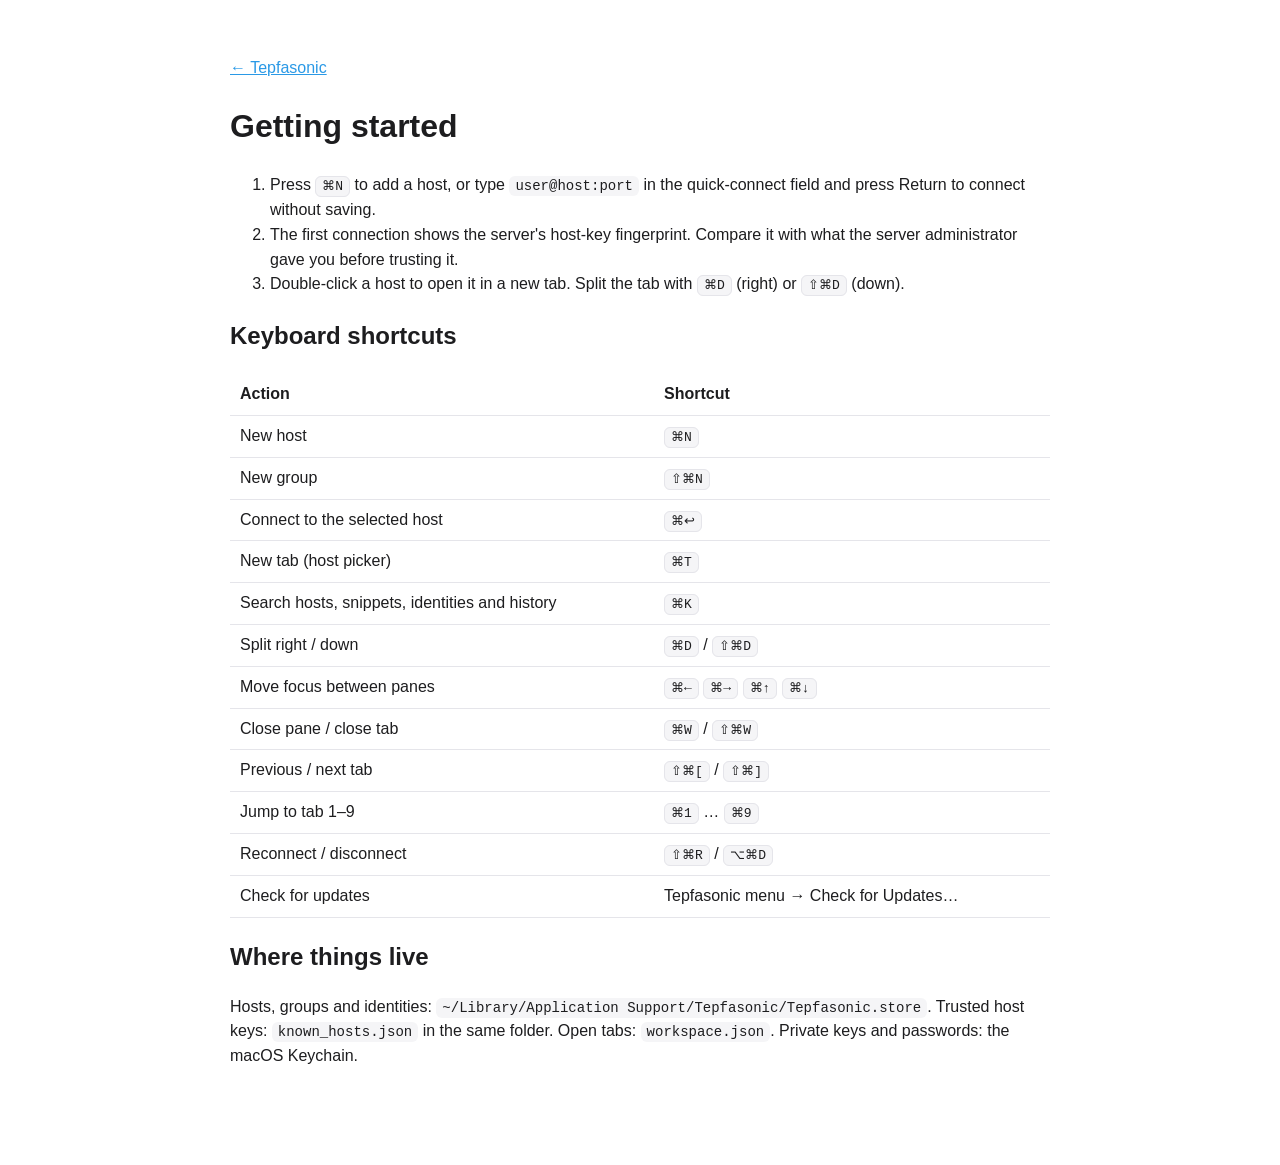
==== docs/index.html @ 1398de4e "deploy: d7770be44a624d50786e9405c2050bb597c47ffb" ====
<!doctype html>
<html lang="en">
<head>
  <meta charset="utf-8">
  <meta name="viewport" content="width=device-width, initial-scale=1">
  <title>Tepfasonic Docs</title>
  <style>
    :root { --bg: #fff; --fg: #1d1d1f; --muted: #6e6e73; --card: #f5f5f7; --border: #e5e5ea; --accent: #2a99e6; }
    @media (prefers-color-scheme: dark) { :root { --bg: #111113; --fg: #f5f5f7; --muted: #a1a1a6; --card: #1c1c1e; --border: #2c2c2e; } }
    body { margin: 0; background: var(--bg); color: var(--fg); font: 16px/1.55 -apple-system, BlinkMacSystemFont, Helvetica, Arial, sans-serif; }
    main { max-width: 820px; margin: 0 auto; padding: 40px 16px 80px; }
    table { border-collapse: collapse; width: 100%; }
    td, th { text-align: left; padding: 8px 10px; border-bottom: 1px solid var(--border); vertical-align: top; }
    kbd { font: 13px ui-monospace, "SF Mono", Menlo, monospace; background: var(--card); border: 1px solid var(--border); border-radius: 6px; padding: 2px 6px; }
    code { font: 14px ui-monospace, "SF Mono", Menlo, monospace; background: var(--card); padding: 2px 6px; border-radius: 6px; }
    a { color: var(--accent); }
  </style>
</head>
<body>
<main>
  <p><a href="../">← Tepfasonic</a></p>
  <h1>Getting started</h1>
  <ol>
    <li>Press <kbd>⌘N</kbd> to add a host, or type <code>user@host:port</code> in the quick-connect field and press Return to connect without saving.</li>
    <li>The first connection shows the server's host-key fingerprint. Compare it with what the server administrator gave you before trusting it.</li>
    <li>Double-click a host to open it in a new tab. Split the tab with <kbd>⌘D</kbd> (right) or <kbd>⇧⌘D</kbd> (down).</li>
  </ol>

  <h2>Keyboard shortcuts</h2>
  <table>
    <tr><th>Action</th><th>Shortcut</th></tr>
    <tr><td>New host</td><td><kbd>⌘N</kbd></td></tr>
    <tr><td>New group</td><td><kbd>⇧⌘N</kbd></td></tr>
    <tr><td>Connect to the selected host</td><td><kbd>⌘↩</kbd></td></tr>
    <tr><td>New tab (host picker)</td><td><kbd>⌘T</kbd></td></tr>
    <tr><td>Search hosts, snippets, identities and history</td><td><kbd>⌘K</kbd></td></tr>
    <tr><td>Split right / down</td><td><kbd>⌘D</kbd> / <kbd>⇧⌘D</kbd></td></tr>
    <tr><td>Move focus between panes</td><td><kbd>⌘←</kbd> <kbd>⌘→</kbd> <kbd>⌘↑</kbd> <kbd>⌘↓</kbd></td></tr>
    <tr><td>Close pane / close tab</td><td><kbd>⌘W</kbd> / <kbd>⇧⌘W</kbd></td></tr>
    <tr><td>Previous / next tab</td><td><kbd>⇧⌘[</kbd> / <kbd>⇧⌘]</kbd></td></tr>
    <tr><td>Jump to tab 1–9</td><td><kbd>⌘1</kbd> … <kbd>⌘9</kbd></td></tr>
    <tr><td>Reconnect / disconnect</td><td><kbd>⇧⌘R</kbd> / <kbd>⌥⌘D</kbd></td></tr>
    <tr><td>Check for updates</td><td>Tepfasonic menu → Check for Updates…</td></tr>
  </table>

  <h2>Where things live</h2>
  <p>Hosts, groups and identities: <code>~/Library/Application Support/Tepfasonic/Tepfasonic.store</code>. Trusted host keys: <code>known_hosts.json</code> in the same folder. Open tabs: <code>workspace.json</code>. Private keys and passwords: the macOS Keychain.</p>
</main>
</body>
</html>
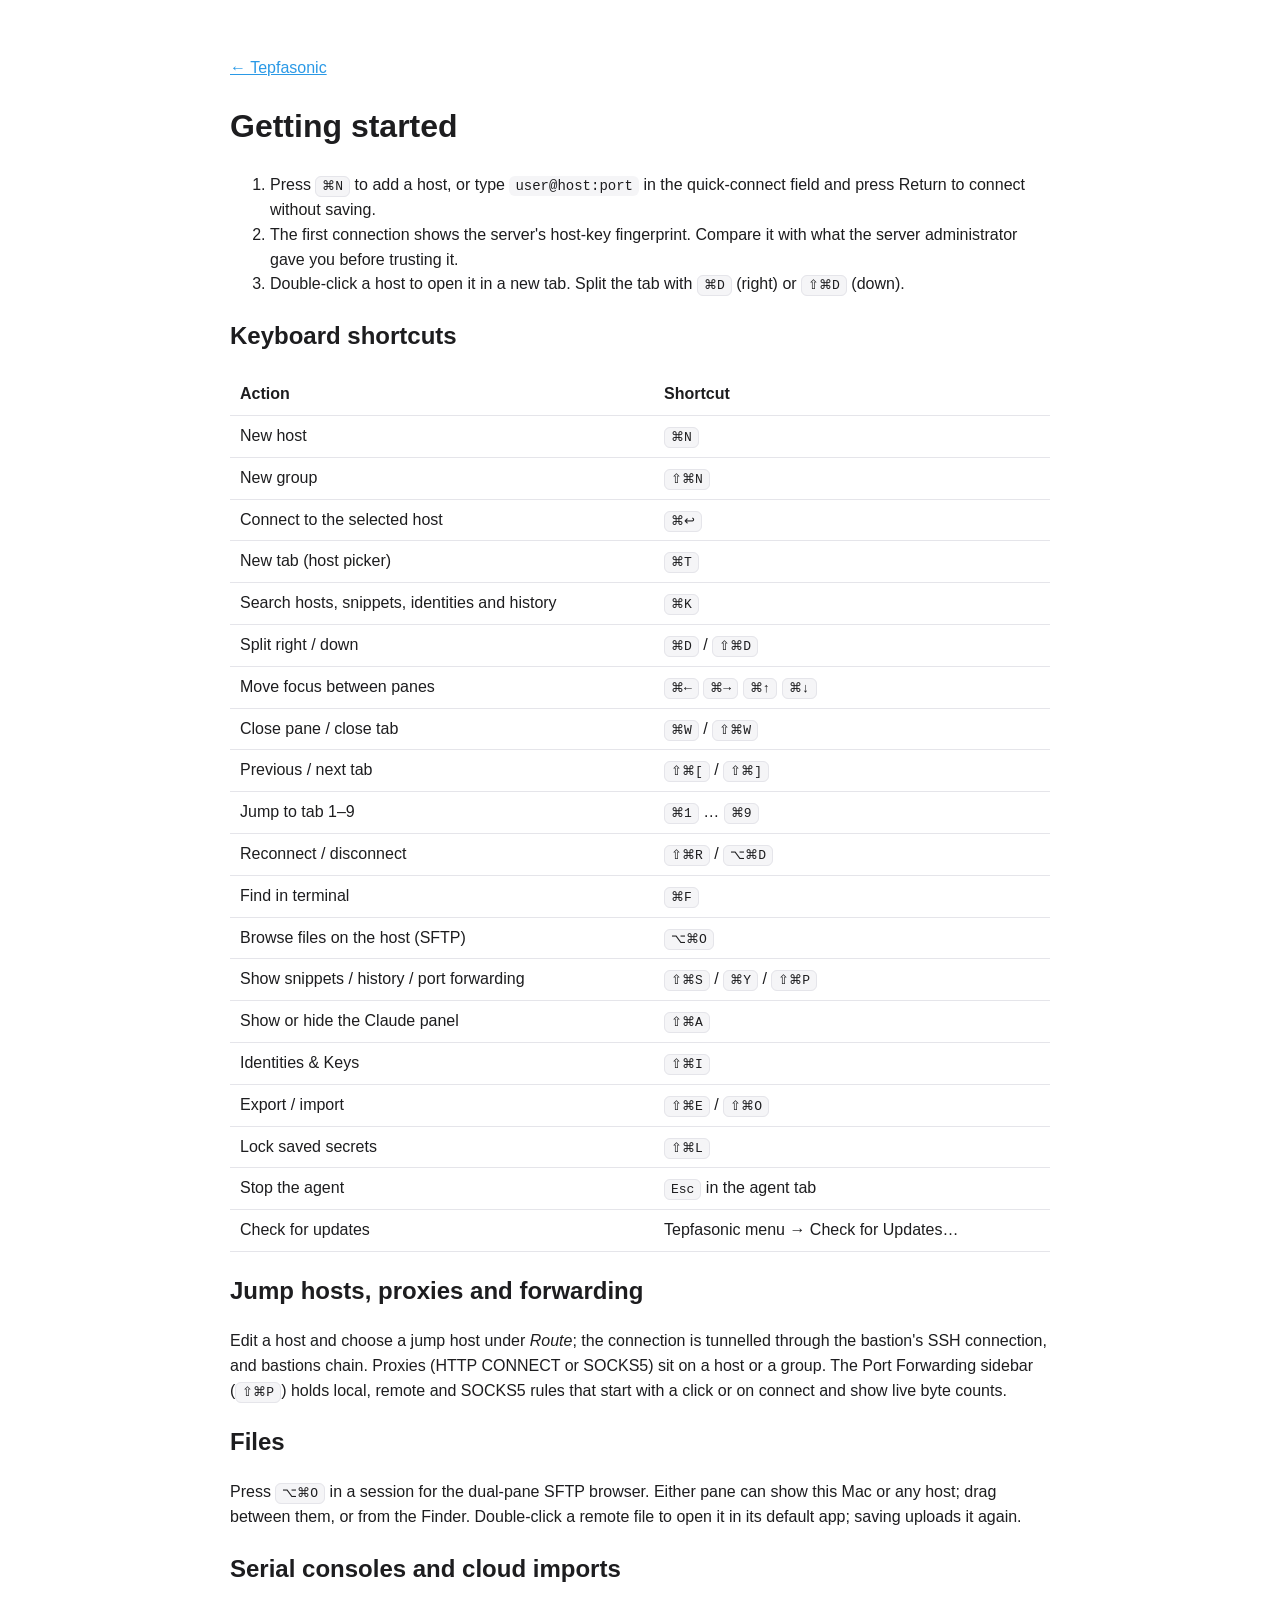
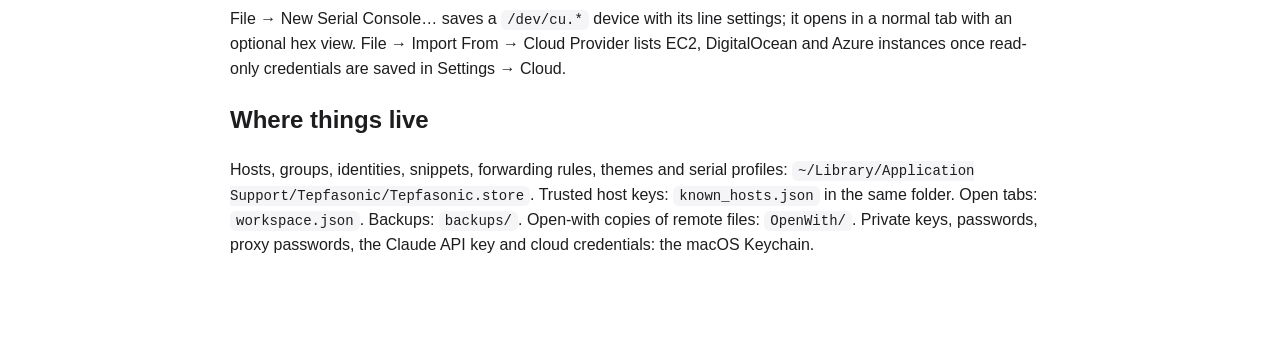
==== commit 9ebc8096: "deploy: 030820a01e5071f00ab98e5cc4d0cbc473f827a5" ====
--- a/docs/index.html
+++ b/docs/index.html
@@ -40,11 +40,25 @@
     <tr><td>Previous / next tab</td><td><kbd>⇧⌘[</kbd> / <kbd>⇧⌘]</kbd></td></tr>
     <tr><td>Jump to tab 1–9</td><td><kbd>⌘1</kbd> … <kbd>⌘9</kbd></td></tr>
     <tr><td>Reconnect / disconnect</td><td><kbd>⇧⌘R</kbd> / <kbd>⌥⌘D</kbd></td></tr>
+    <tr><td>Find in terminal</td><td><kbd>⌘F</kbd></td></tr>
+    <tr><td>Browse files on the host (SFTP)</td><td><kbd>⌥⌘O</kbd></td></tr>
+    <tr><td>Show snippets / history / port forwarding</td><td><kbd>⇧⌘S</kbd> / <kbd>⌘Y</kbd> / <kbd>⇧⌘P</kbd></td></tr>
+    <tr><td>Show or hide the Claude panel</td><td><kbd>⇧⌘A</kbd></td></tr>
+    <tr><td>Identities &amp; Keys</td><td><kbd>⇧⌘I</kbd></td></tr>
+    <tr><td>Export / import</td><td><kbd>⇧⌘E</kbd> / <kbd>⇧⌘O</kbd></td></tr>
+    <tr><td>Lock saved secrets</td><td><kbd>⇧⌘L</kbd></td></tr>
+    <tr><td>Stop the agent</td><td><kbd>Esc</kbd> in the agent tab</td></tr>
     <tr><td>Check for updates</td><td>Tepfasonic menu → Check for Updates…</td></tr>
   </table>
 
+  <h2>Jump hosts, proxies and forwarding</h2>
+  <p>Edit a host and choose a jump host under <em>Route</em>; the connection is tunnelled through the bastion's SSH connection, and bastions chain. Proxies (HTTP CONNECT or SOCKS5) sit on a host or a group. The Port Forwarding sidebar (<kbd>⇧⌘P</kbd>) holds local, remote and SOCKS5 rules that start with a click or on connect and show live byte counts.</p>
+  <h2>Files</h2>
+  <p>Press <kbd>⌥⌘O</kbd> in a session for the dual-pane SFTP browser. Either pane can show this Mac or any host; drag between them, or from the Finder. Double-click a remote file to open it in its default app; saving uploads it again.</p>
+  <h2>Serial consoles and cloud imports</h2>
+  <p>File → New Serial Console… saves a <code>/dev/cu.*</code> device with its line settings; it opens in a normal tab with an optional hex view. File → Import From → Cloud Provider lists EC2, DigitalOcean and Azure instances once read-only credentials are saved in Settings → Cloud.</p>
   <h2>Where things live</h2>
-  <p>Hosts, groups and identities: <code>~/Library/Application Support/Tepfasonic/Tepfasonic.store</code>. Trusted host keys: <code>known_hosts.json</code> in the same folder. Open tabs: <code>workspace.json</code>. Private keys and passwords: the macOS Keychain.</p>
+  <p>Hosts, groups, identities, snippets, forwarding rules, themes and serial profiles: <code>~/Library/Application Support/Tepfasonic/Tepfasonic.store</code>. Trusted host keys: <code>known_hosts.json</code> in the same folder. Open tabs: <code>workspace.json</code>. Backups: <code>backups/</code>. Open-with copies of remote files: <code>OpenWith/</code>. Private keys, passwords, proxy passwords, the Claude API key and cloud credentials: the macOS Keychain.</p>
 </main>
 </body>
 </html>
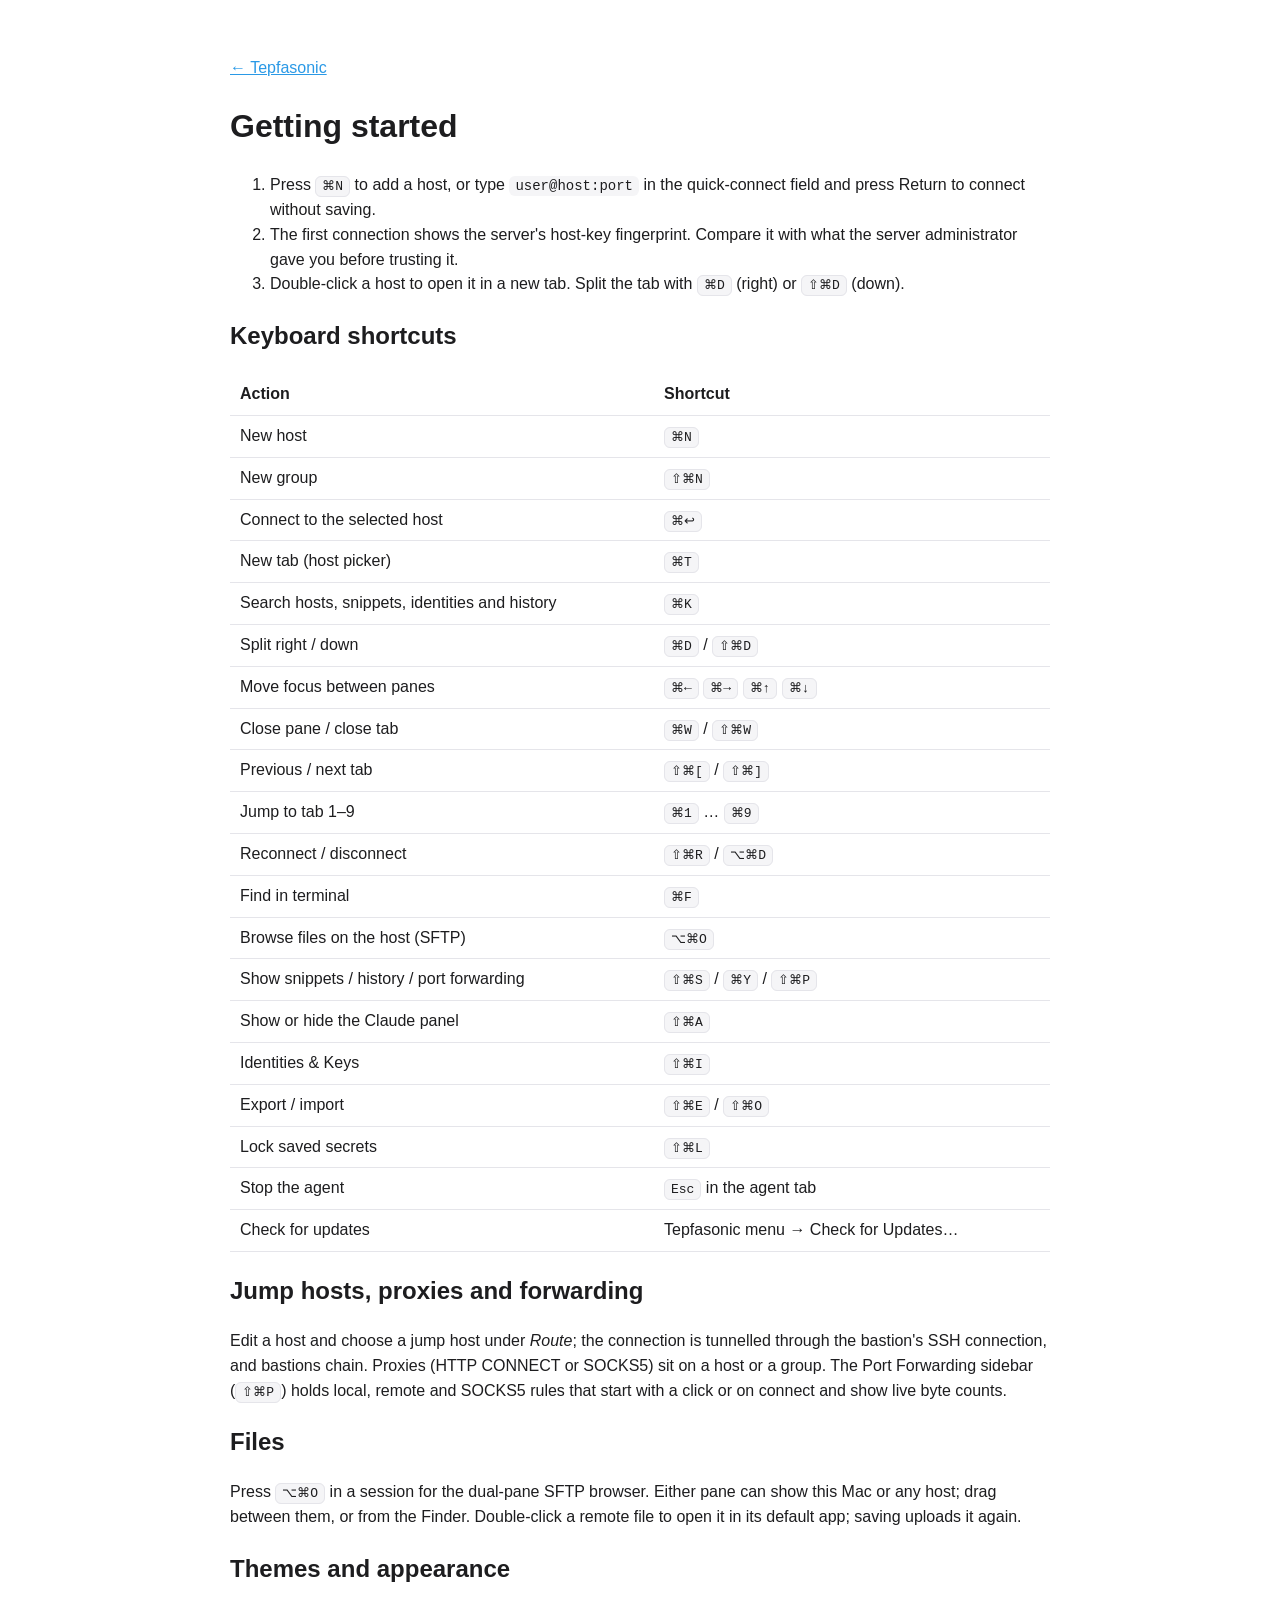
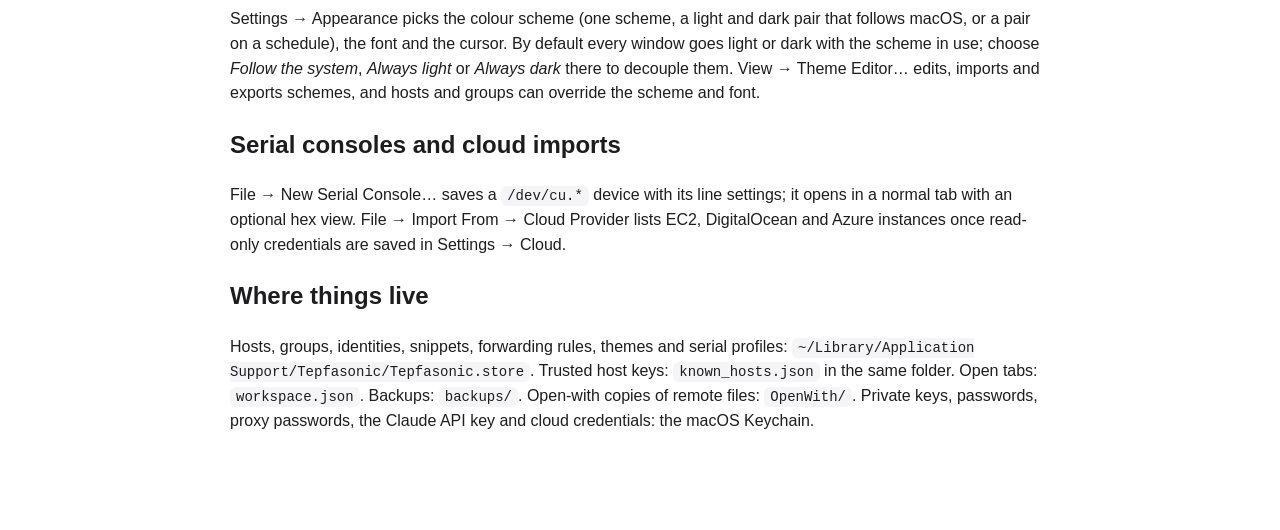
==== commit b99f5dd9: "deploy: c192b461540ef60a3db6301d2200fee986d63624" ====
--- a/docs/index.html
+++ b/docs/index.html
@@ -3,6 +3,8 @@
 <head>
   <meta charset="utf-8">
   <meta name="viewport" content="width=device-width, initial-scale=1">
+  <link rel="icon" type="image/png" href="../favicon.png">
+  <link rel="apple-touch-icon" href="../icon.png">
   <title>Tepfasonic Docs</title>
   <style>
     :root { --bg: #fff; --fg: #1d1d1f; --muted: #6e6e73; --card: #f5f5f7; --border: #e5e5ea; --accent: #2a99e6; }
@@ -55,6 +57,8 @@
   <p>Edit a host and choose a jump host under <em>Route</em>; the connection is tunnelled through the bastion's SSH connection, and bastions chain. Proxies (HTTP CONNECT or SOCKS5) sit on a host or a group. The Port Forwarding sidebar (<kbd>⇧⌘P</kbd>) holds local, remote and SOCKS5 rules that start with a click or on connect and show live byte counts.</p>
   <h2>Files</h2>
   <p>Press <kbd>⌥⌘O</kbd> in a session for the dual-pane SFTP browser. Either pane can show this Mac or any host; drag between them, or from the Finder. Double-click a remote file to open it in its default app; saving uploads it again.</p>
+  <h2>Themes and appearance</h2>
+  <p>Settings → Appearance picks the colour scheme (one scheme, a light and dark pair that follows macOS, or a pair on a schedule), the font and the cursor. By default every window goes light or dark with the scheme in use; choose <em>Follow the system</em>, <em>Always light</em> or <em>Always dark</em> there to decouple them. View → Theme Editor… edits, imports and exports schemes, and hosts and groups can override the scheme and font.</p>
   <h2>Serial consoles and cloud imports</h2>
   <p>File → New Serial Console… saves a <code>/dev/cu.*</code> device with its line settings; it opens in a normal tab with an optional hex view. File → Import From → Cloud Provider lists EC2, DigitalOcean and Azure instances once read-only credentials are saved in Settings → Cloud.</p>
   <h2>Where things live</h2>
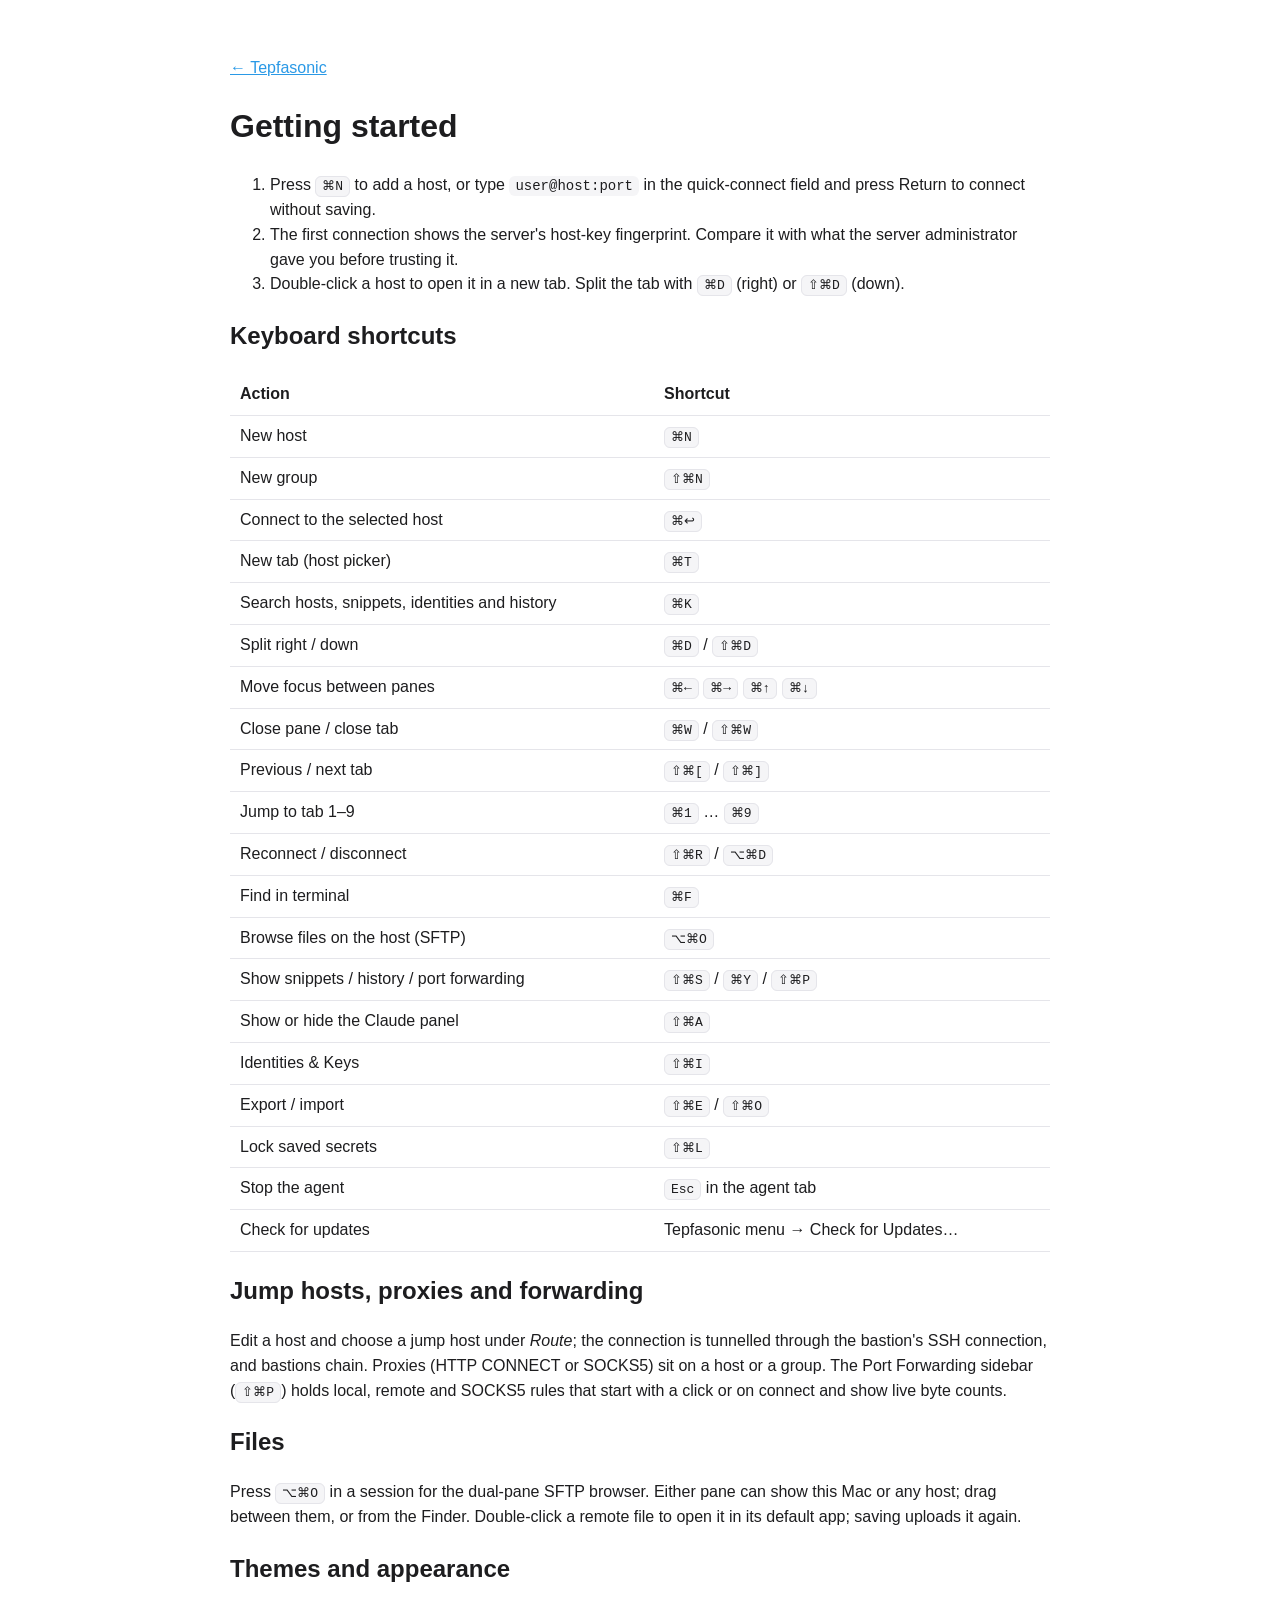
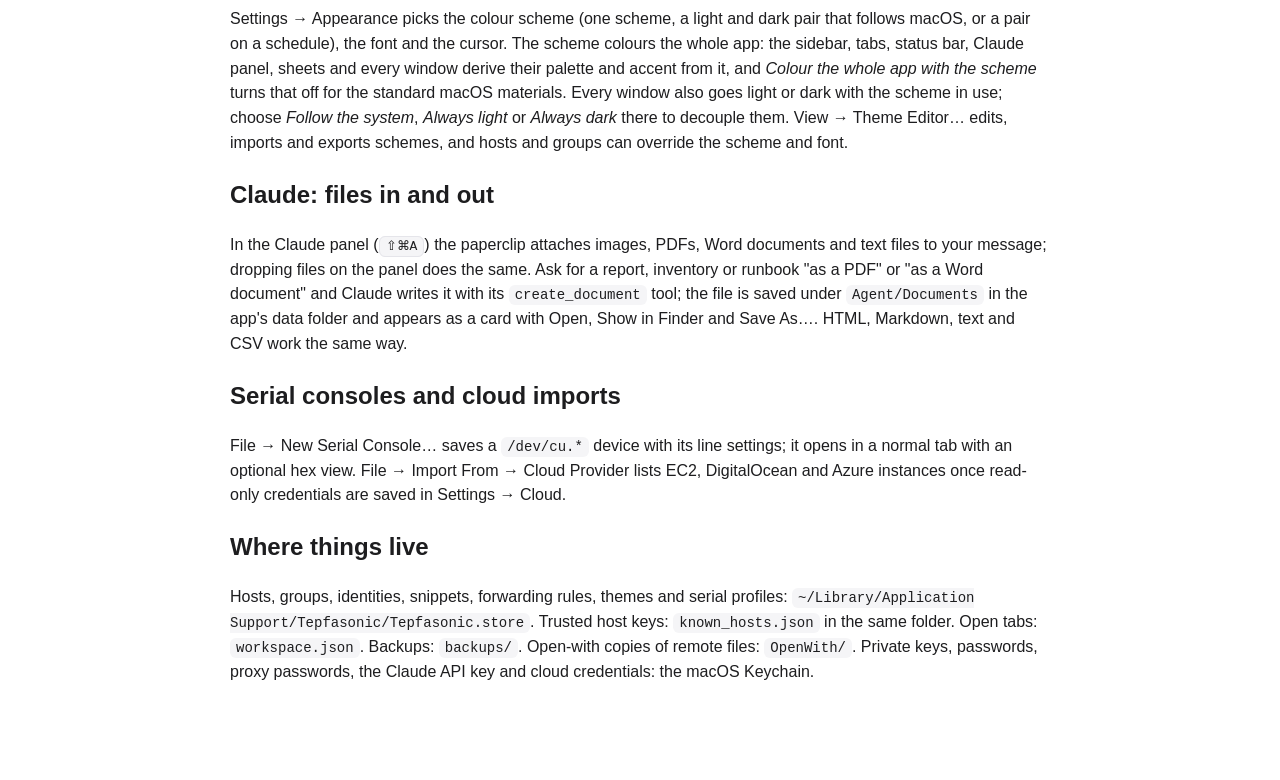
==== commit 094b086b: "deploy: 4491f5ce73c880cd7a9c7d1d87f2e174bfbb7e4f" ====
--- a/docs/index.html
+++ b/docs/index.html
@@ -58,7 +58,9 @@
   <h2>Files</h2>
   <p>Press <kbd>⌥⌘O</kbd> in a session for the dual-pane SFTP browser. Either pane can show this Mac or any host; drag between them, or from the Finder. Double-click a remote file to open it in its default app; saving uploads it again.</p>
   <h2>Themes and appearance</h2>
-  <p>Settings → Appearance picks the colour scheme (one scheme, a light and dark pair that follows macOS, or a pair on a schedule), the font and the cursor. By default every window goes light or dark with the scheme in use; choose <em>Follow the system</em>, <em>Always light</em> or <em>Always dark</em> there to decouple them. View → Theme Editor… edits, imports and exports schemes, and hosts and groups can override the scheme and font.</p>
+  <p>Settings → Appearance picks the colour scheme (one scheme, a light and dark pair that follows macOS, or a pair on a schedule), the font and the cursor. The scheme colours the whole app: the sidebar, tabs, status bar, Claude panel, sheets and every window derive their palette and accent from it, and <em>Colour the whole app with the scheme</em> turns that off for the standard macOS materials. Every window also goes light or dark with the scheme in use; choose <em>Follow the system</em>, <em>Always light</em> or <em>Always dark</em> there to decouple them. View → Theme Editor… edits, imports and exports schemes, and hosts and groups can override the scheme and font.</p>
+  <h2>Claude: files in and out</h2>
+  <p>In the Claude panel (<kbd>⇧⌘A</kbd>) the paperclip attaches images, PDFs, Word documents and text files to your message; dropping files on the panel does the same. Ask for a report, inventory or runbook "as a PDF" or "as a Word document" and Claude writes it with its <code>create_document</code> tool; the file is saved under <code>Agent/Documents</code> in the app's data folder and appears as a card with Open, Show in Finder and Save As…. HTML, Markdown, text and CSV work the same way.</p>
   <h2>Serial consoles and cloud imports</h2>
   <p>File → New Serial Console… saves a <code>/dev/cu.*</code> device with its line settings; it opens in a normal tab with an optional hex view. File → Import From → Cloud Provider lists EC2, DigitalOcean and Azure instances once read-only credentials are saved in Settings → Cloud.</p>
   <h2>Where things live</h2>
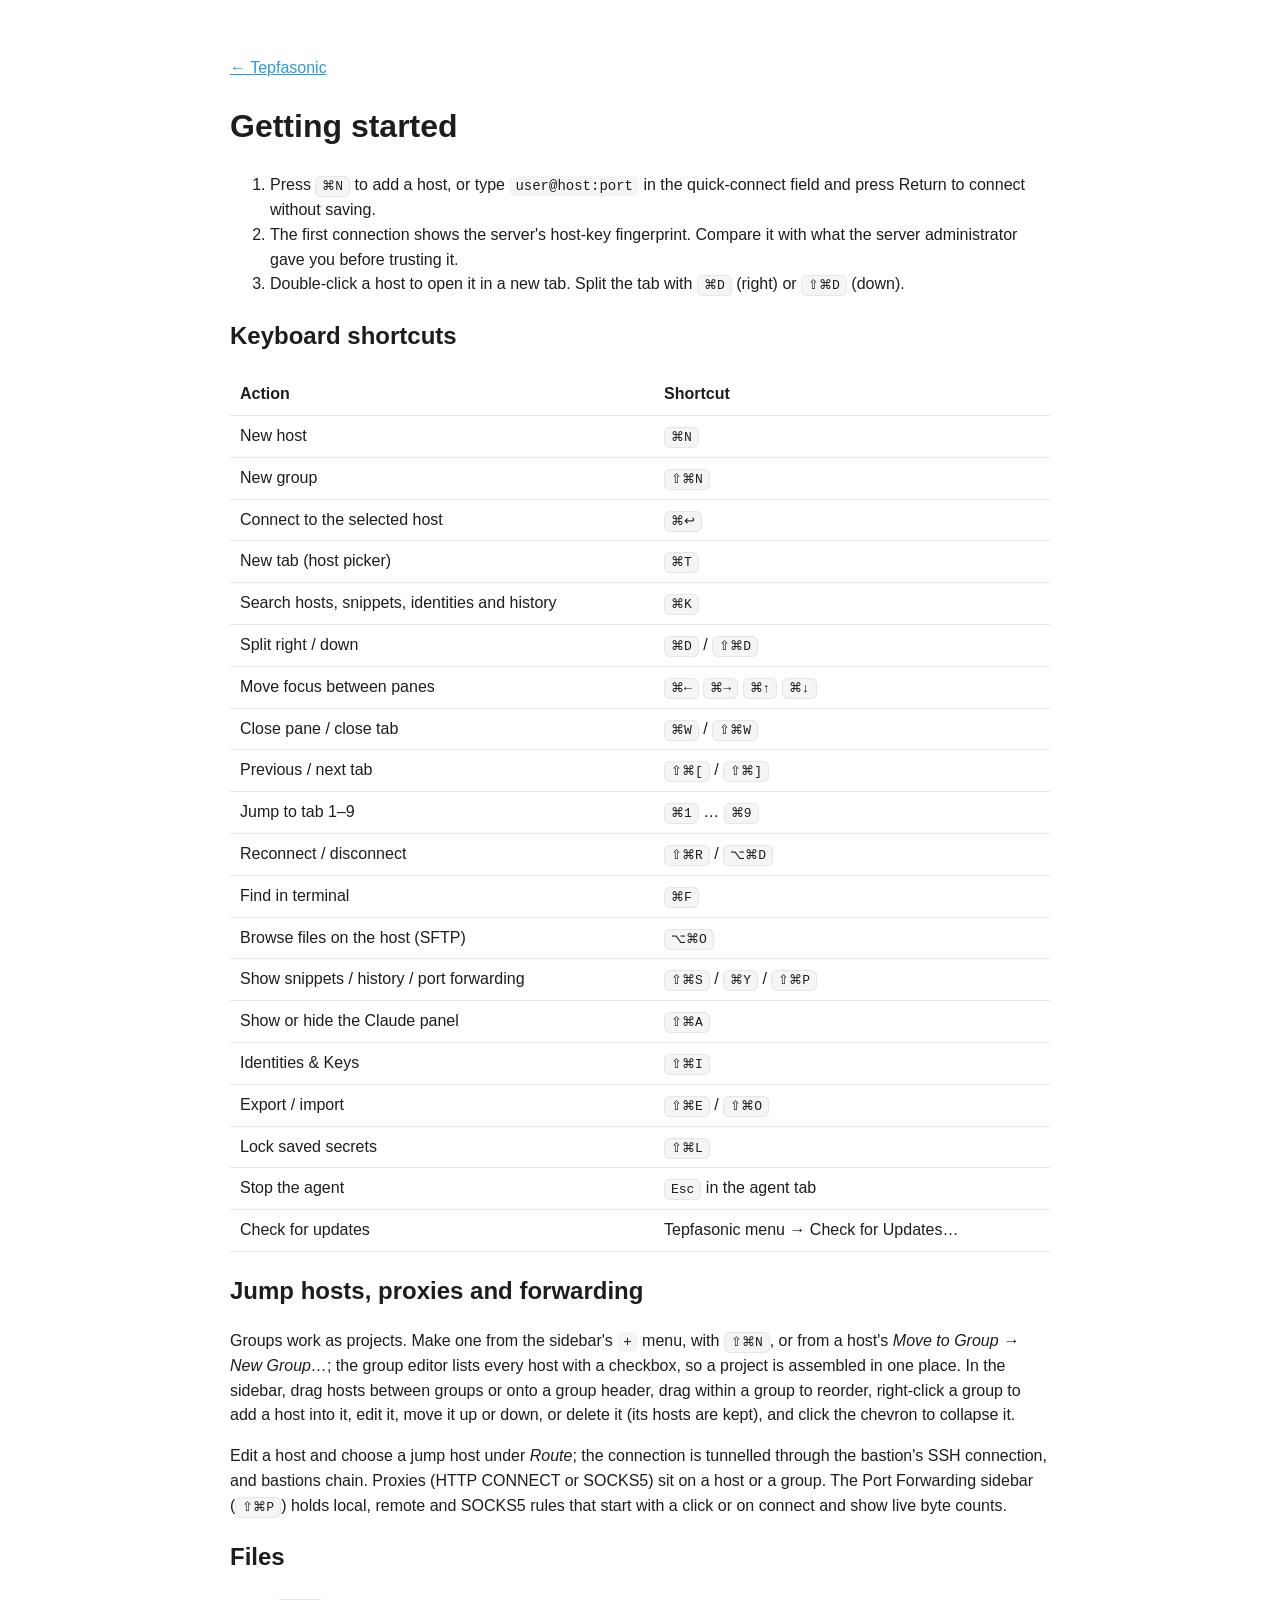
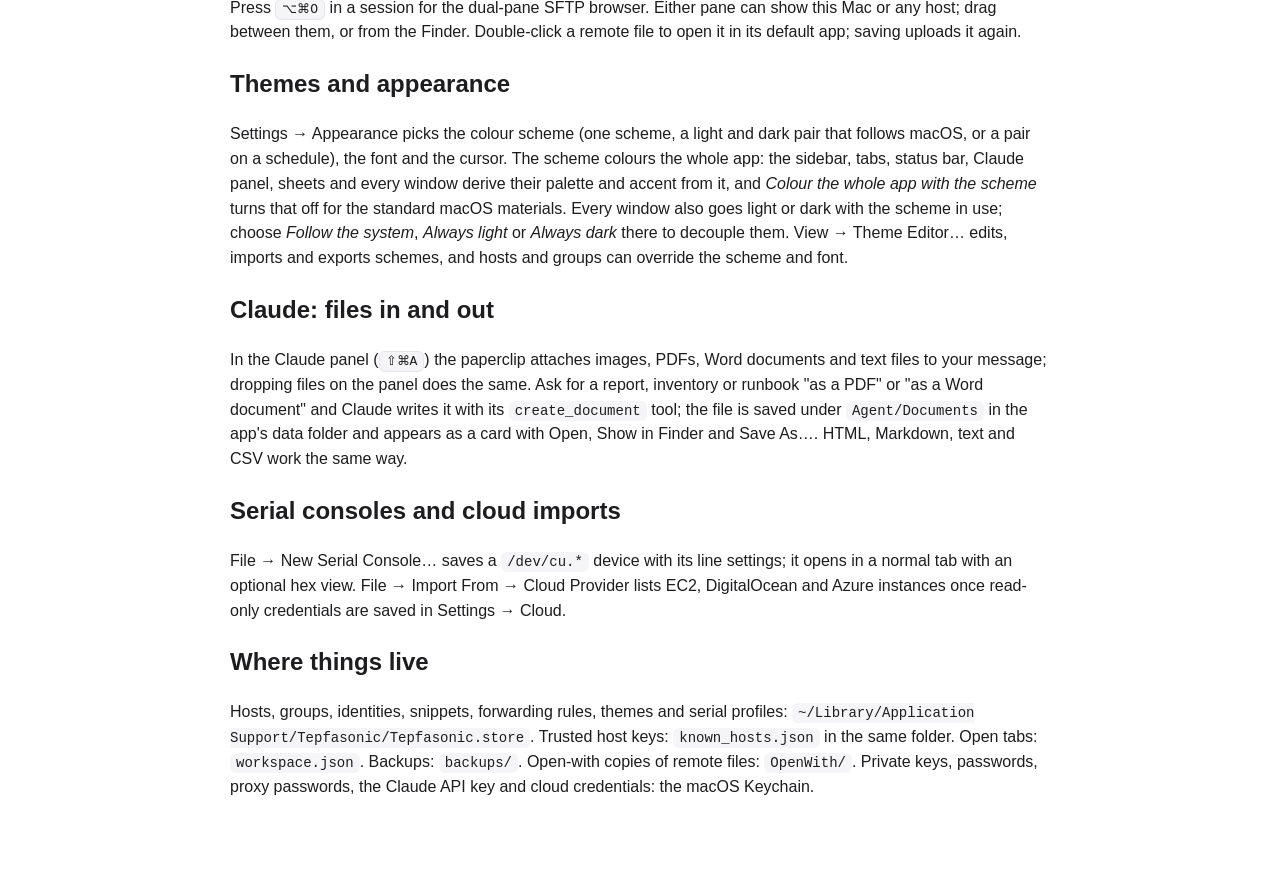
==== commit 94293bf8: "deploy: 4a7402abecf444b49dc725ac3bf8d3e176277744" ====
--- a/docs/index.html
+++ b/docs/index.html
@@ -54,6 +54,7 @@
   </table>
 
   <h2>Jump hosts, proxies and forwarding</h2>
+  <p>Groups work as projects. Make one from the sidebar's <code>+</code> menu, with <kbd>⇧⌘N</kbd>, or from a host's <em>Move to Group → New Group…</em>; the group editor lists every host with a checkbox, so a project is assembled in one place. In the sidebar, drag hosts between groups or onto a group header, drag within a group to reorder, right-click a group to add a host into it, edit it, move it up or down, or delete it (its hosts are kept), and click the chevron to collapse it.</p>
   <p>Edit a host and choose a jump host under <em>Route</em>; the connection is tunnelled through the bastion's SSH connection, and bastions chain. Proxies (HTTP CONNECT or SOCKS5) sit on a host or a group. The Port Forwarding sidebar (<kbd>⇧⌘P</kbd>) holds local, remote and SOCKS5 rules that start with a click or on connect and show live byte counts.</p>
   <h2>Files</h2>
   <p>Press <kbd>⌥⌘O</kbd> in a session for the dual-pane SFTP browser. Either pane can show this Mac or any host; drag between them, or from the Finder. Double-click a remote file to open it in its default app; saving uploads it again.</p>
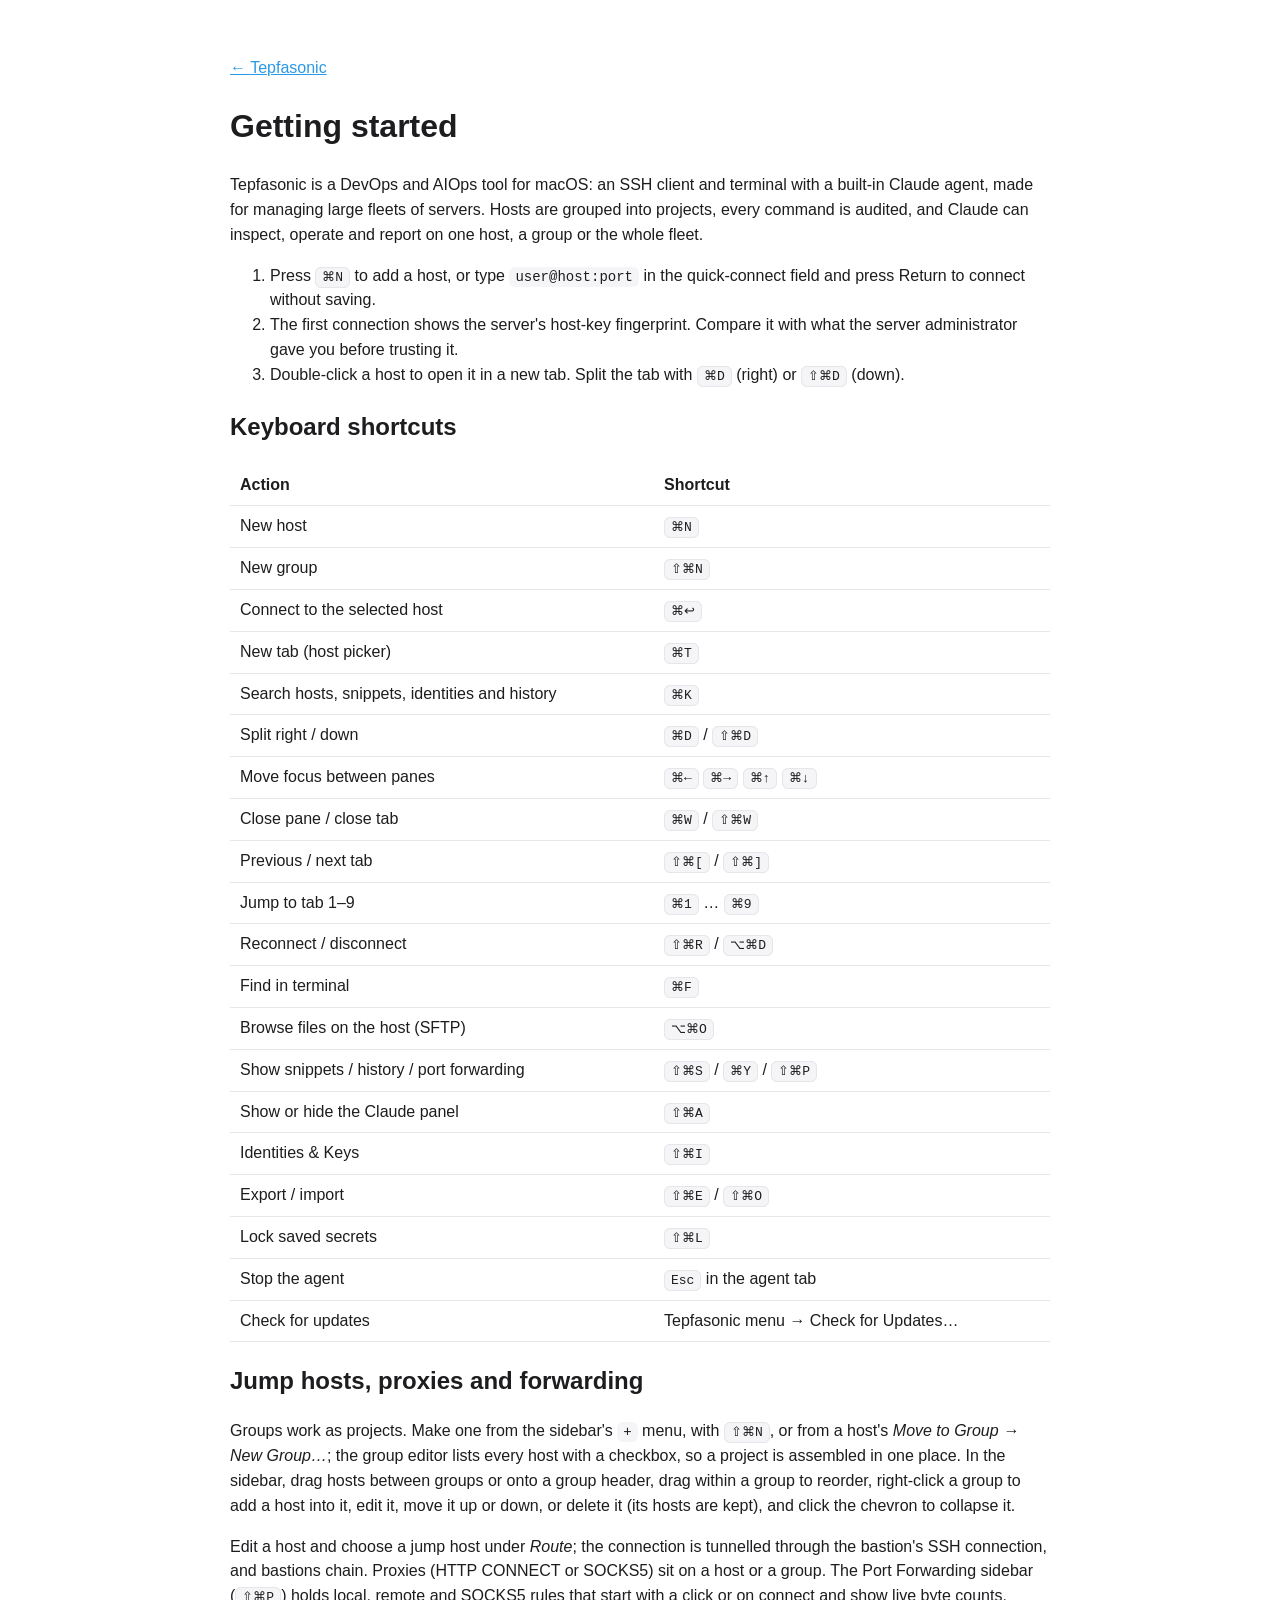
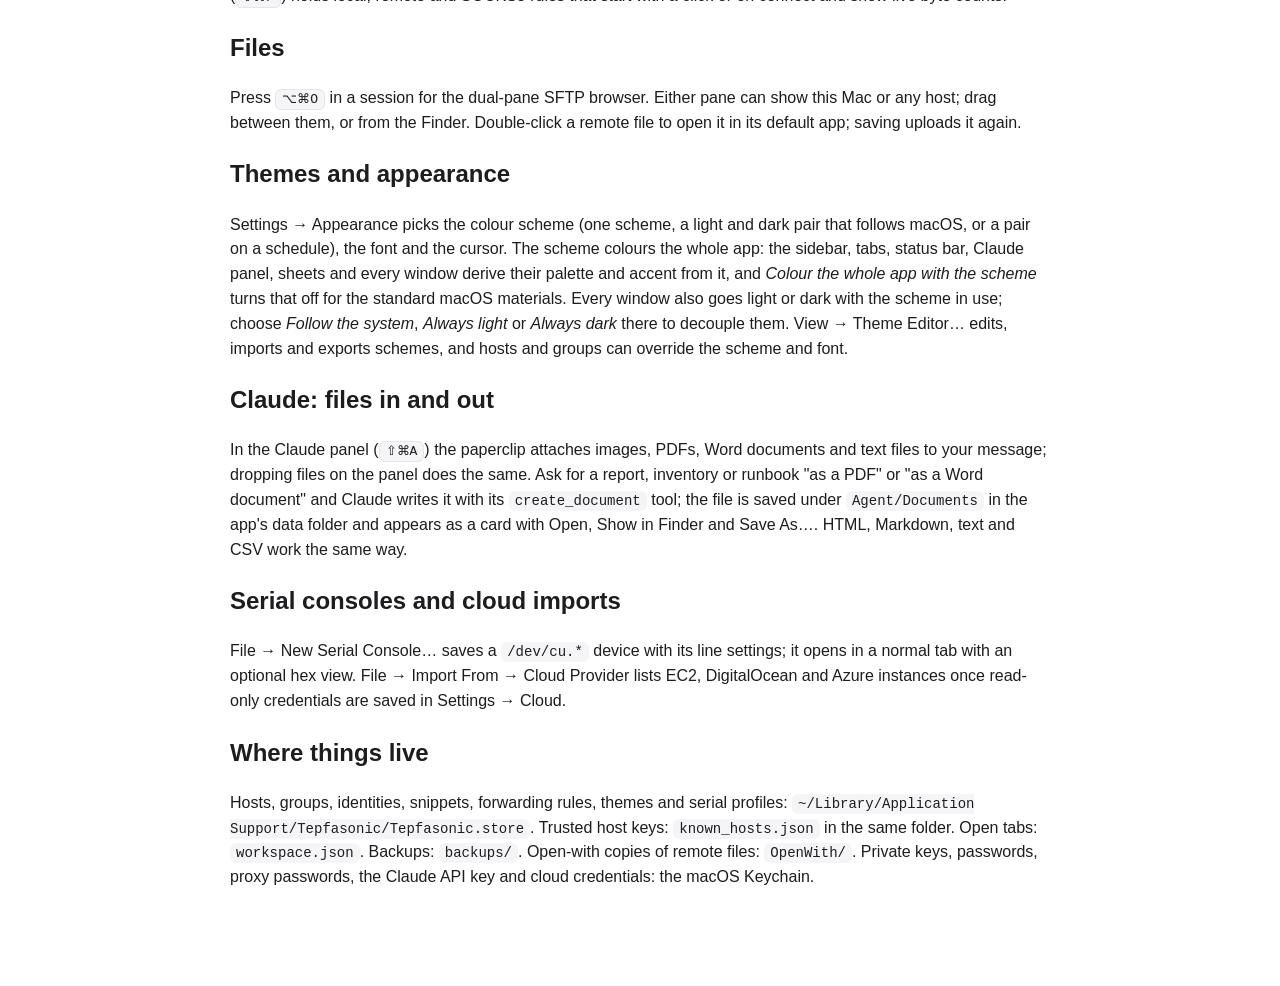
==== commit 587b142c: "deploy: 83e87e33c443bc2c8be8d974ce47227e7c744793" ====
--- a/docs/index.html
+++ b/docs/index.html
@@ -22,6 +22,7 @@
 <main>
   <p><a href="../">← Tepfasonic</a></p>
   <h1>Getting started</h1>
+  <p>Tepfasonic is a DevOps and AIOps tool for macOS: an SSH client and terminal with a built-in Claude agent, made for managing large fleets of servers. Hosts are grouped into projects, every command is audited, and Claude can inspect, operate and report on one host, a group or the whole fleet.</p>
   <ol>
     <li>Press <kbd>⌘N</kbd> to add a host, or type <code>user@host:port</code> in the quick-connect field and press Return to connect without saving.</li>
     <li>The first connection shows the server's host-key fingerprint. Compare it with what the server administrator gave you before trusting it.</li>
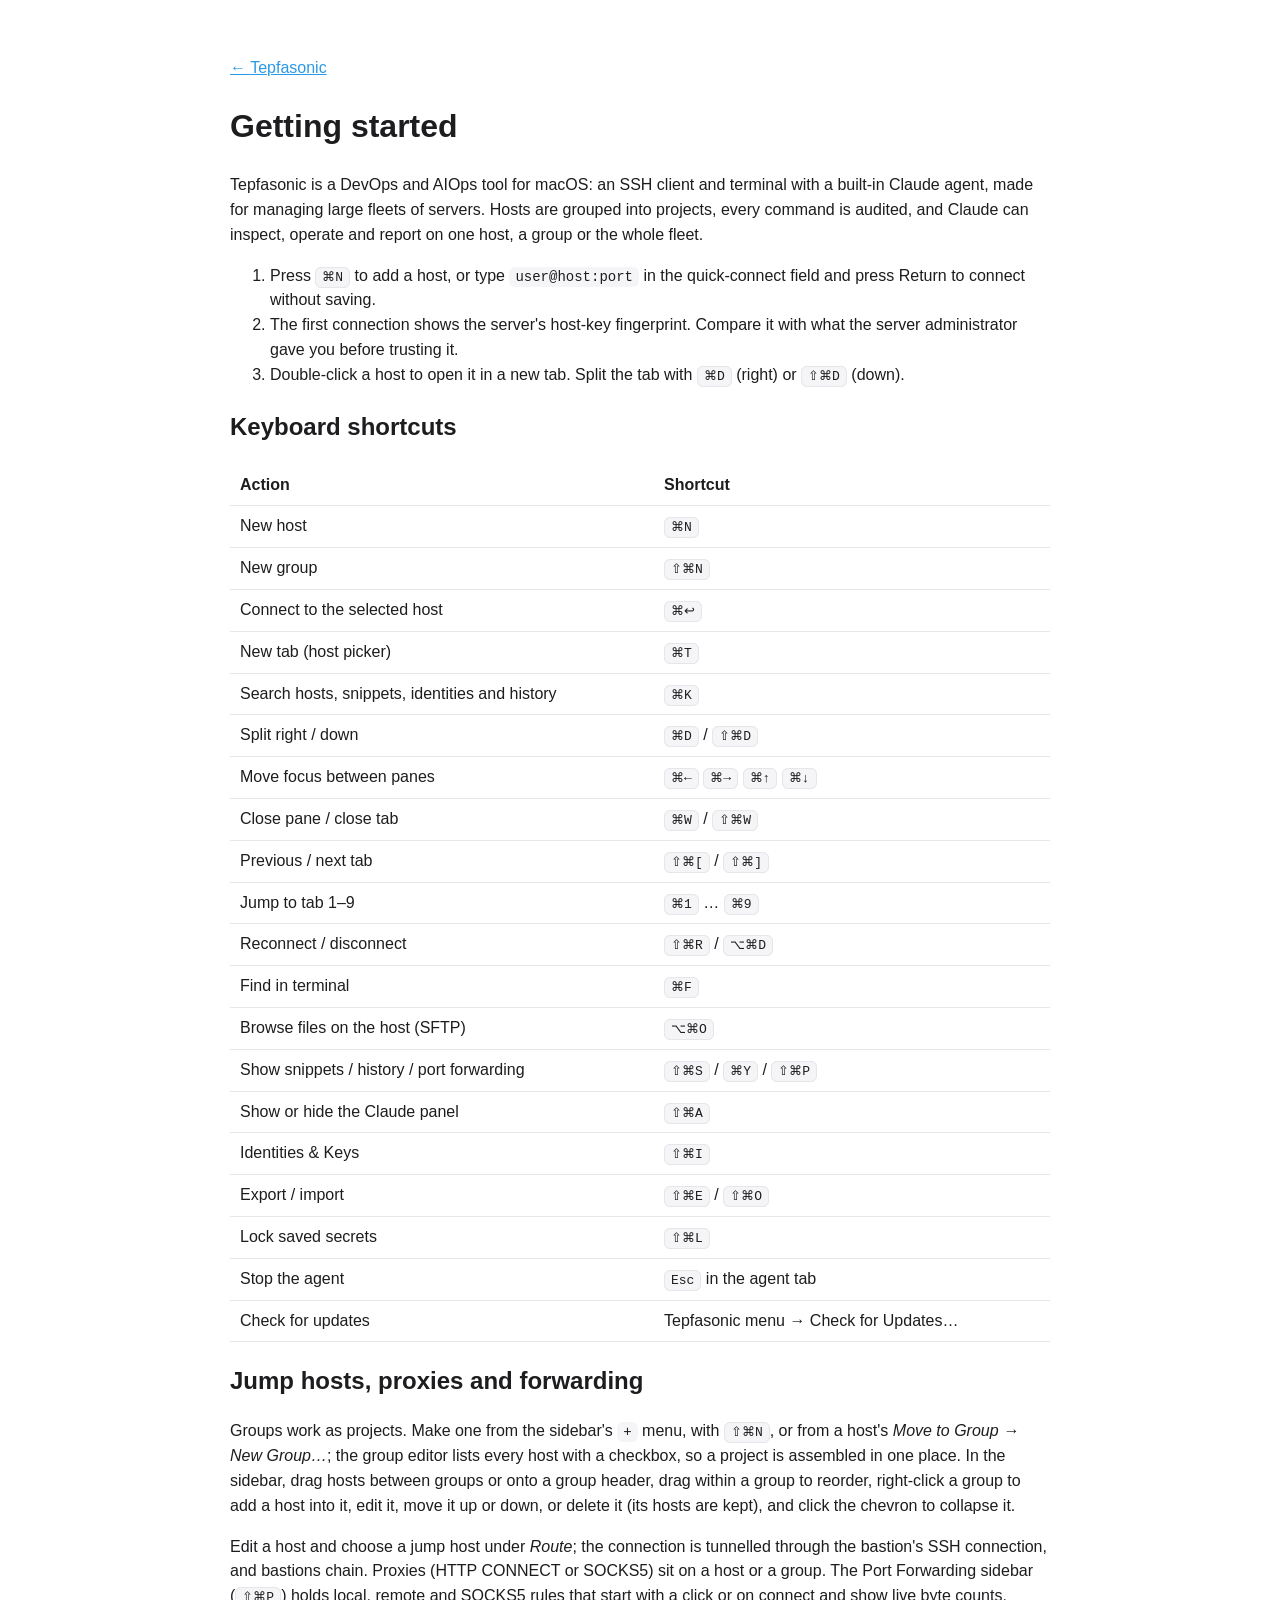
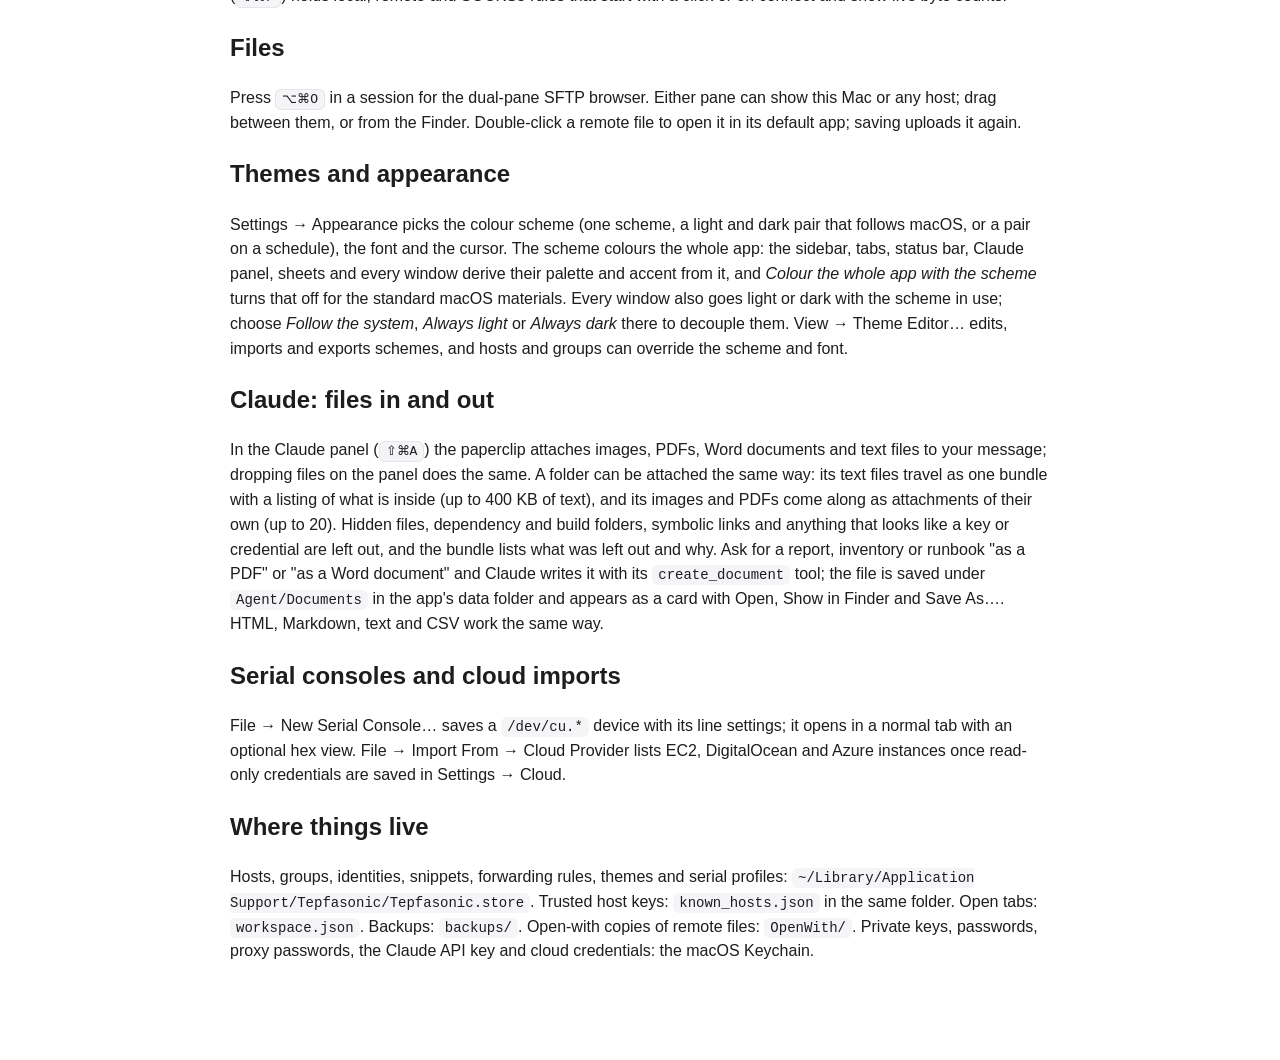
==== commit 14822b8a: "deploy: 1b1db553b334a0ca7db3580a3f7f6bd23b319ddd" ====
--- a/docs/index.html
+++ b/docs/index.html
@@ -62,7 +62,7 @@
   <h2>Themes and appearance</h2>
   <p>Settings → Appearance picks the colour scheme (one scheme, a light and dark pair that follows macOS, or a pair on a schedule), the font and the cursor. The scheme colours the whole app: the sidebar, tabs, status bar, Claude panel, sheets and every window derive their palette and accent from it, and <em>Colour the whole app with the scheme</em> turns that off for the standard macOS materials. Every window also goes light or dark with the scheme in use; choose <em>Follow the system</em>, <em>Always light</em> or <em>Always dark</em> there to decouple them. View → Theme Editor… edits, imports and exports schemes, and hosts and groups can override the scheme and font.</p>
   <h2>Claude: files in and out</h2>
-  <p>In the Claude panel (<kbd>⇧⌘A</kbd>) the paperclip attaches images, PDFs, Word documents and text files to your message; dropping files on the panel does the same. Ask for a report, inventory or runbook "as a PDF" or "as a Word document" and Claude writes it with its <code>create_document</code> tool; the file is saved under <code>Agent/Documents</code> in the app's data folder and appears as a card with Open, Show in Finder and Save As…. HTML, Markdown, text and CSV work the same way.</p>
+  <p>In the Claude panel (<kbd>⇧⌘A</kbd>) the paperclip attaches images, PDFs, Word documents and text files to your message; dropping files on the panel does the same. A folder can be attached the same way: its text files travel as one bundle with a listing of what is inside (up to 400 KB of text), and its images and PDFs come along as attachments of their own (up to 20). Hidden files, dependency and build folders, symbolic links and anything that looks like a key or credential are left out, and the bundle lists what was left out and why. Ask for a report, inventory or runbook "as a PDF" or "as a Word document" and Claude writes it with its <code>create_document</code> tool; the file is saved under <code>Agent/Documents</code> in the app's data folder and appears as a card with Open, Show in Finder and Save As…. HTML, Markdown, text and CSV work the same way.</p>
   <h2>Serial consoles and cloud imports</h2>
   <p>File → New Serial Console… saves a <code>/dev/cu.*</code> device with its line settings; it opens in a normal tab with an optional hex view. File → Import From → Cloud Provider lists EC2, DigitalOcean and Azure instances once read-only credentials are saved in Settings → Cloud.</p>
   <h2>Where things live</h2>
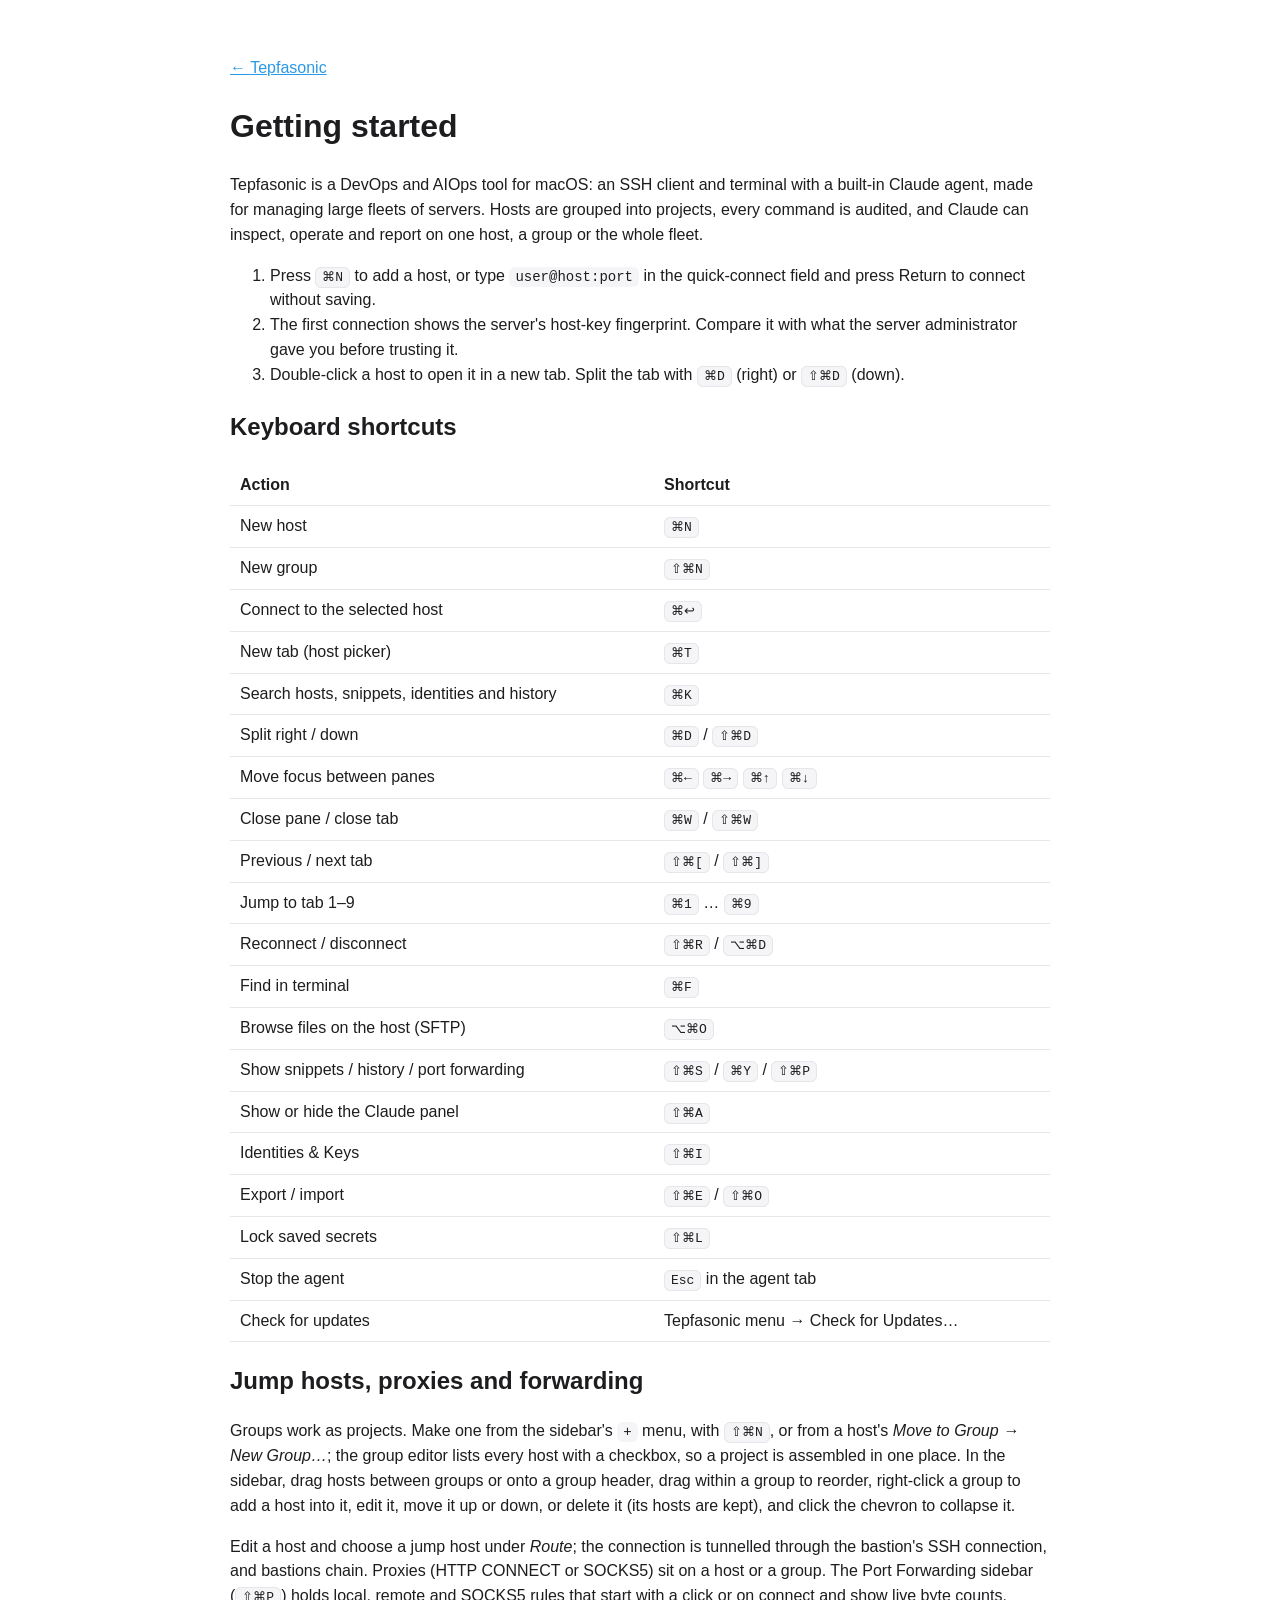
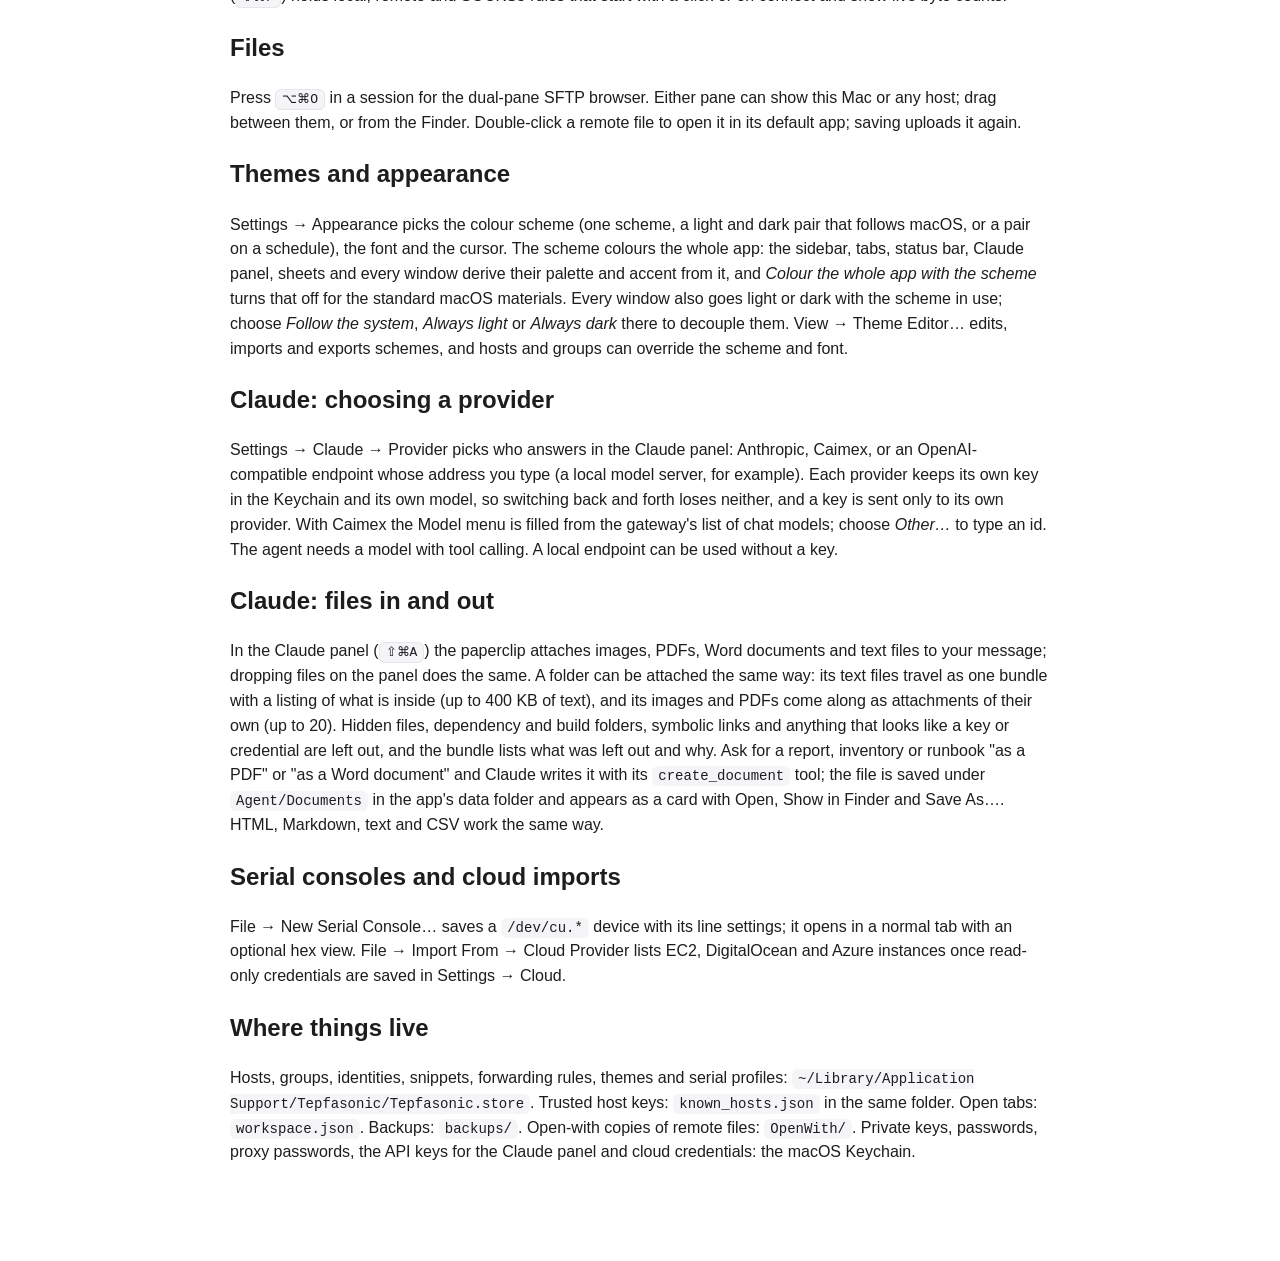
==== commit 8e7179c0: "deploy: a912a310f9cf5013a64af6d9c9ac1d37476ab179" ====
--- a/docs/index.html
+++ b/docs/index.html
@@ -61,12 +61,14 @@
   <p>Press <kbd>⌥⌘O</kbd> in a session for the dual-pane SFTP browser. Either pane can show this Mac or any host; drag between them, or from the Finder. Double-click a remote file to open it in its default app; saving uploads it again.</p>
   <h2>Themes and appearance</h2>
   <p>Settings → Appearance picks the colour scheme (one scheme, a light and dark pair that follows macOS, or a pair on a schedule), the font and the cursor. The scheme colours the whole app: the sidebar, tabs, status bar, Claude panel, sheets and every window derive their palette and accent from it, and <em>Colour the whole app with the scheme</em> turns that off for the standard macOS materials. Every window also goes light or dark with the scheme in use; choose <em>Follow the system</em>, <em>Always light</em> or <em>Always dark</em> there to decouple them. View → Theme Editor… edits, imports and exports schemes, and hosts and groups can override the scheme and font.</p>
+  <h2>Claude: choosing a provider</h2>
+  <p>Settings → Claude → Provider picks who answers in the Claude panel: Anthropic, Caimex, or an OpenAI-compatible endpoint whose address you type (a local model server, for example). Each provider keeps its own key in the Keychain and its own model, so switching back and forth loses neither, and a key is sent only to its own provider. With Caimex the Model menu is filled from the gateway's list of chat models; choose <em>Other…</em> to type an id. The agent needs a model with tool calling. A local endpoint can be used without a key.</p>
   <h2>Claude: files in and out</h2>
   <p>In the Claude panel (<kbd>⇧⌘A</kbd>) the paperclip attaches images, PDFs, Word documents and text files to your message; dropping files on the panel does the same. A folder can be attached the same way: its text files travel as one bundle with a listing of what is inside (up to 400 KB of text), and its images and PDFs come along as attachments of their own (up to 20). Hidden files, dependency and build folders, symbolic links and anything that looks like a key or credential are left out, and the bundle lists what was left out and why. Ask for a report, inventory or runbook "as a PDF" or "as a Word document" and Claude writes it with its <code>create_document</code> tool; the file is saved under <code>Agent/Documents</code> in the app's data folder and appears as a card with Open, Show in Finder and Save As…. HTML, Markdown, text and CSV work the same way.</p>
   <h2>Serial consoles and cloud imports</h2>
   <p>File → New Serial Console… saves a <code>/dev/cu.*</code> device with its line settings; it opens in a normal tab with an optional hex view. File → Import From → Cloud Provider lists EC2, DigitalOcean and Azure instances once read-only credentials are saved in Settings → Cloud.</p>
   <h2>Where things live</h2>
-  <p>Hosts, groups, identities, snippets, forwarding rules, themes and serial profiles: <code>~/Library/Application Support/Tepfasonic/Tepfasonic.store</code>. Trusted host keys: <code>known_hosts.json</code> in the same folder. Open tabs: <code>workspace.json</code>. Backups: <code>backups/</code>. Open-with copies of remote files: <code>OpenWith/</code>. Private keys, passwords, proxy passwords, the Claude API key and cloud credentials: the macOS Keychain.</p>
+  <p>Hosts, groups, identities, snippets, forwarding rules, themes and serial profiles: <code>~/Library/Application Support/Tepfasonic/Tepfasonic.store</code>. Trusted host keys: <code>known_hosts.json</code> in the same folder. Open tabs: <code>workspace.json</code>. Backups: <code>backups/</code>. Open-with copies of remote files: <code>OpenWith/</code>. Private keys, passwords, proxy passwords, the API keys for the Claude panel and cloud credentials: the macOS Keychain.</p>
 </main>
 </body>
 </html>
